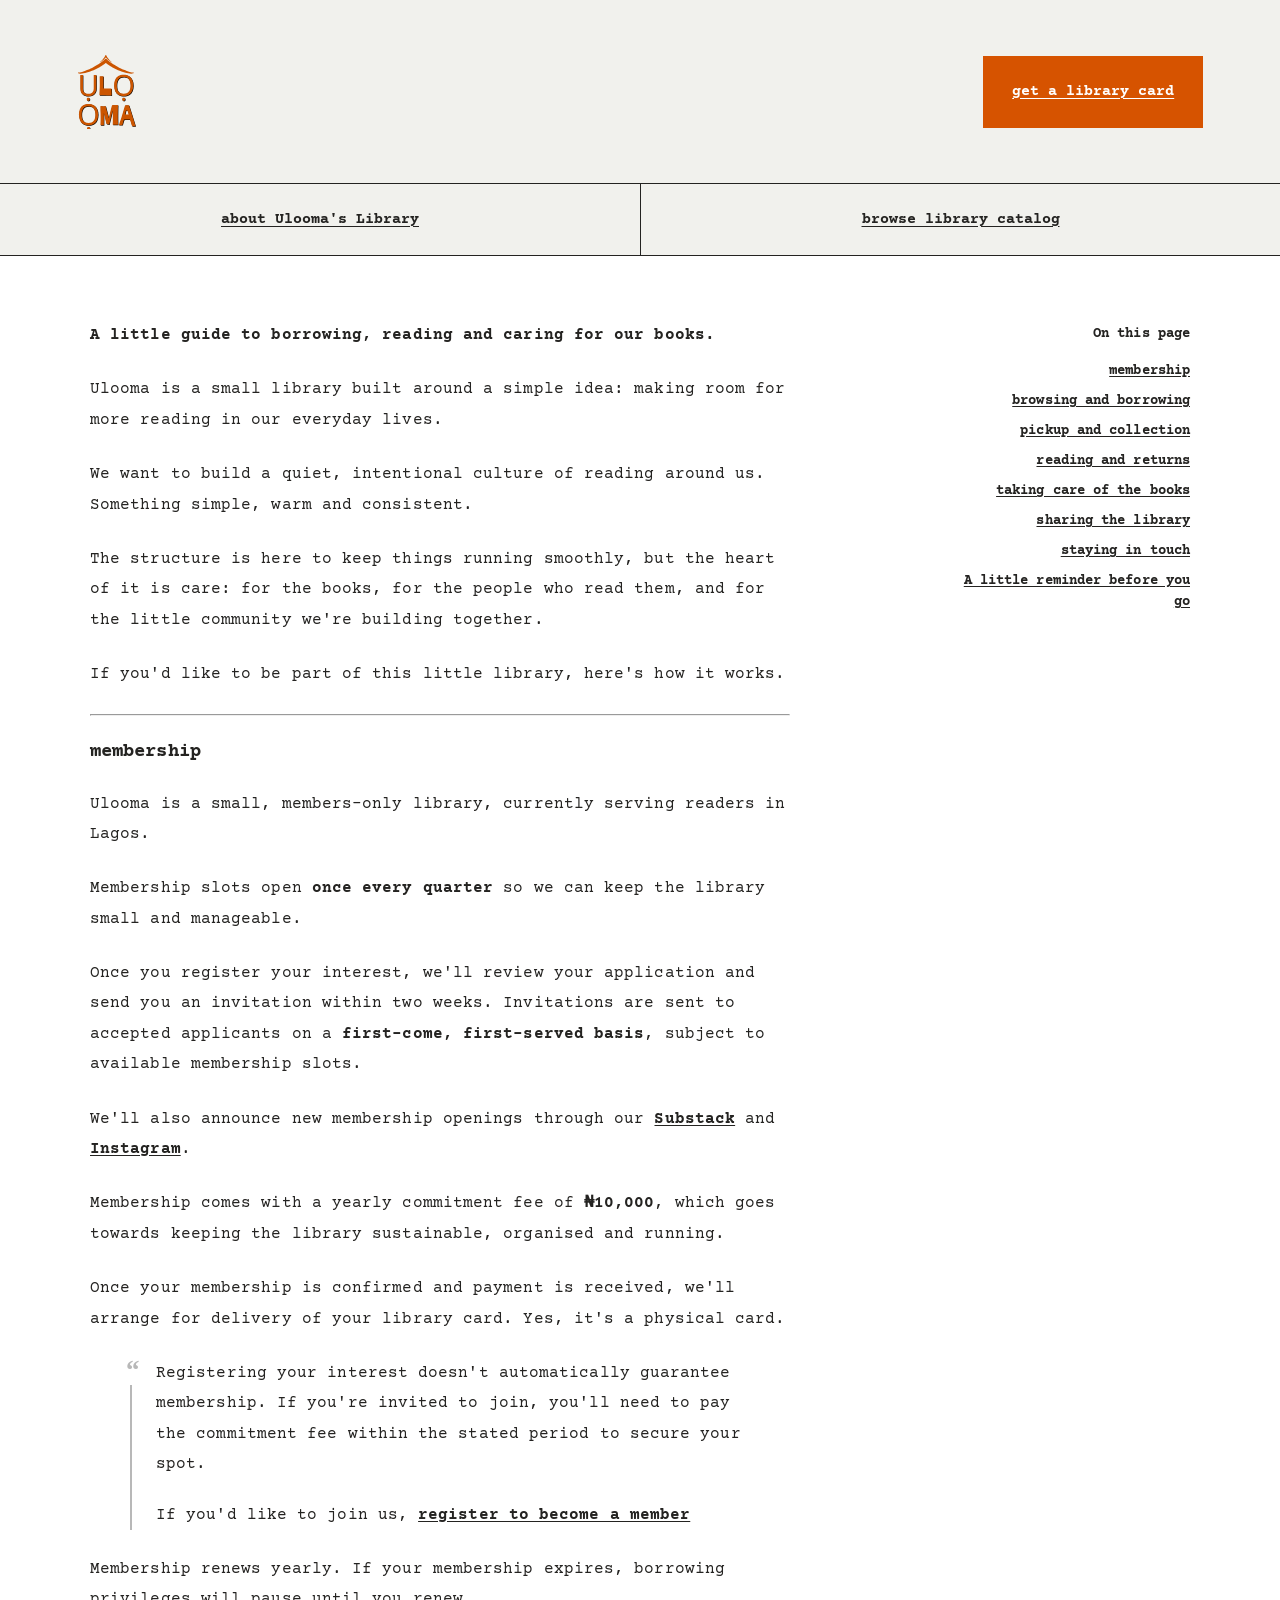
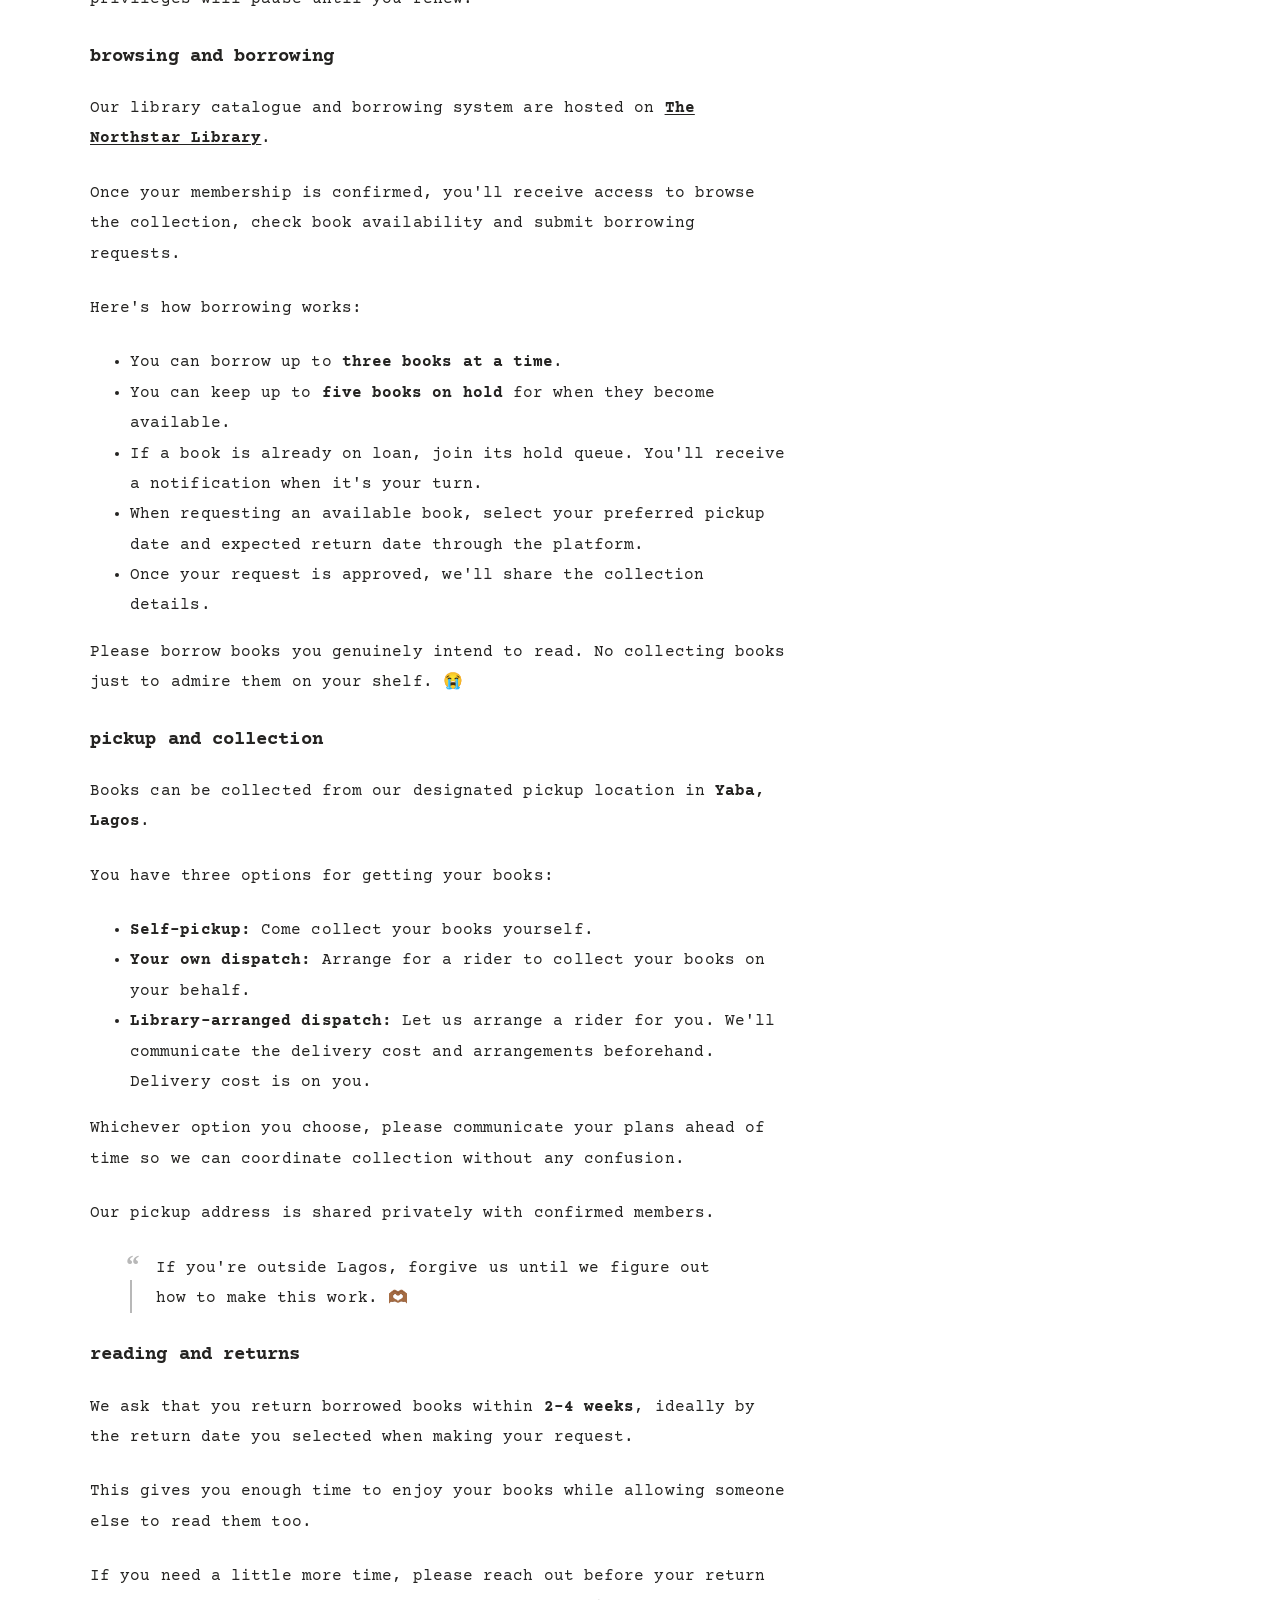
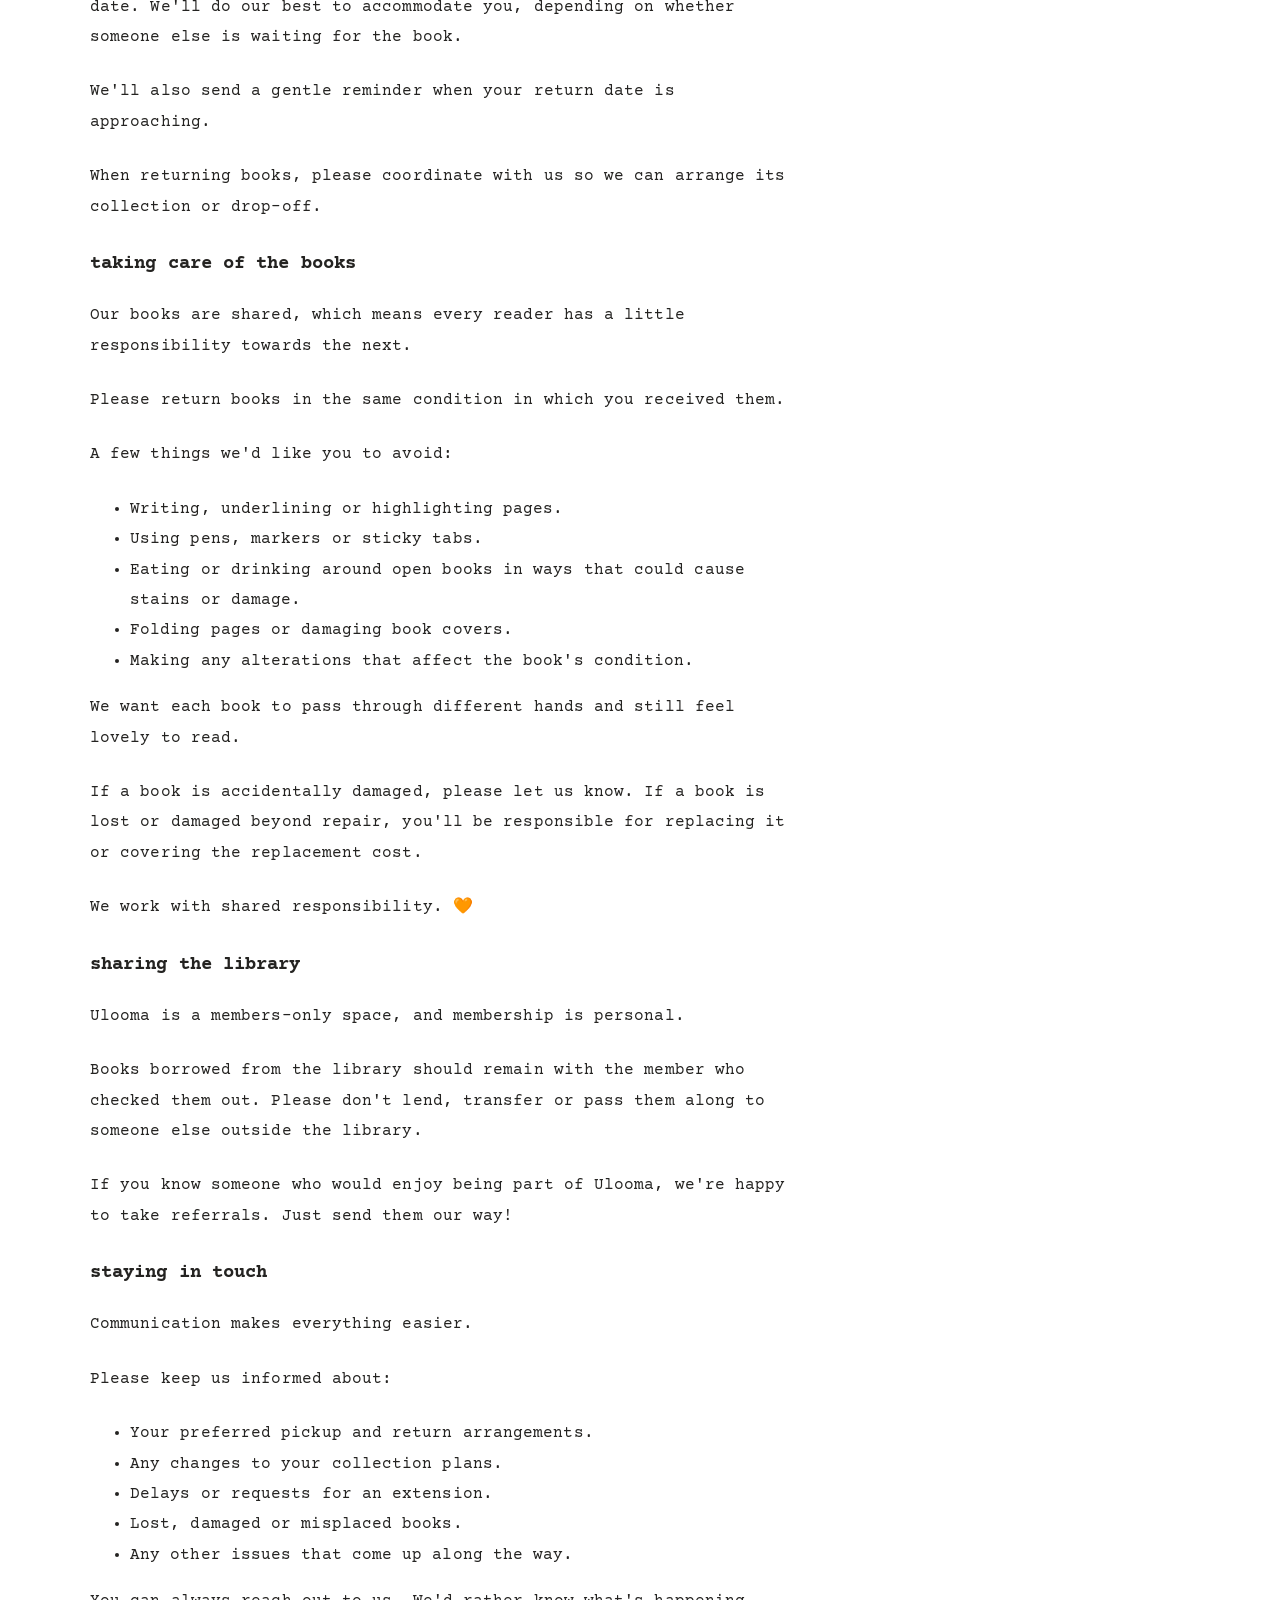
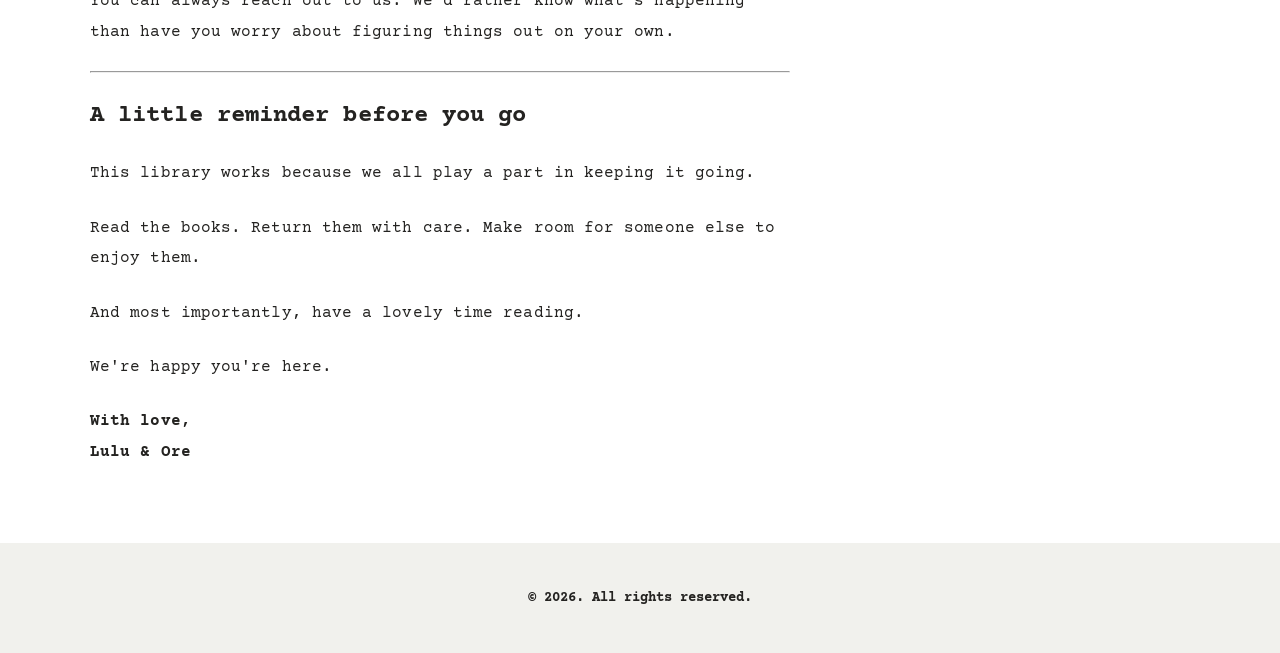
==== library-guidelines.html @ 0ffa2f9a "added guidelines page" ====
<!doctype html>
<html lang="en">
<head>
  <meta charset="utf-8">
  <meta name="viewport" content="width=device-width, initial-scale=1">
  <meta name="theme-color" content="#f3f2ee">
  <meta name="description" content="Guidelines for borrowing, reading and caring for books at Ulooma's Library.">
  <title>Library Guidelines | Ụlọọma's Library</title>
  <link rel="preconnect" href="https://fonts.googleapis.com">
  <link rel="preconnect" href="https://fonts.gstatic.com" crossorigin>
  <link href="https://fonts.googleapis.com/css2?family=Courier+Prime:ital,wght@0,400;0,700;1,400&display=swap" rel="stylesheet">
  <link rel="stylesheet" href="styles.css">
</head>
<body class="guidelines-page">
  <a class="skip-link" href="#guidelines">Skip to guidelines</a>
  <header id="top" class="site-header">
    <div class="header-top">
      <a class="brand-mark" href="index.html" aria-label="Ulooma Library home">
        <img src="ulooma-lib.svg" alt="">
      </a>
      <a class="get-card" href="https://forms.gle/XS47ZL7QhAaCa3aM6" target="_blank" rel="noreferrer">get a library card</a>
    </div>
    <nav class="main-nav" aria-label="Main navigation">
      <a href="index.html">about Ulooma's Library</a>
      <a href="https://thenorthstarlibrary.org" target="_blank" rel="noreferrer">browse library catalog</a>
    </nav>
  </header>

  <main id="guidelines" class="guidelines-content">
    <div class="guidelines-layout">
      <nav class="guidelines-toc" aria-label="Table of contents">
        <p class="toc-title">On this page</p>
        <a href="#membership">membership</a>
        <a href="#borrowing">browsing and borrowing</a>
        <a href="#pickup">pickup and collection</a>
        <a href="#returns">reading and returns</a>
        <a href="#care">taking care of the books</a>
        <a href="#sharing">sharing the library</a>
        <a href="#staying-in-touch">staying in touch</a>
        <a href="#reminder">A little reminder before you go</a>
      </nav>
      <details class="mobile-toc">
        <summary>On this page</summary>
        <nav aria-label="Table of contents">
          <a href="#membership">membership</a>
          <a href="#borrowing">browsing and borrowing</a>
          <a href="#pickup">pickup and collection</a>
          <a href="#returns">reading and returns</a>
          <a href="#care">taking care of the books</a>
          <a href="#sharing">sharing the library</a>
          <a href="#staying-in-touch">staying in touch</a>
          <a href="#reminder">A little reminder before you go</a>
        </nav>
      </details>
      <div class="guidelines-copy">
    <p><strong>A little guide to borrowing, reading and caring for our books.</strong></p>

    <p>Ulooma is a small library built around a simple idea: making room for more reading in our everyday lives.</p>

    <p>We want to build a quiet, intentional culture of reading around us. Something simple, warm and consistent.</p>

    <p>The structure is here to keep things running smoothly, but the heart of it is care: for the books, for the people who read them, and for the little community we're building together.</p>

    <p>If you'd like to be part of this little library, here's how it works.</p>

    <hr>

    <h3 id="membership">membership</h3>
    <p>Ulooma is a small, members-only library, currently serving readers in Lagos.</p>
    <p>Membership slots open <strong>once every quarter</strong> so we can keep the library small and manageable.</p>
    <p>Once you register your interest, we'll review your application and send you an invitation within two weeks. Invitations are sent to accepted applicants on a <strong>first-come, first-served basis</strong>, subject to available membership slots.</p>
    <p>We'll also announce new membership openings through our <a href="https://ulooma.substack.com" target="_blank" rel="noreferrer">Substack</a> and <a href="https://instagram.com/ulooma.co" target="_blank" rel="noreferrer">Instagram</a>.</p>
    <p>Membership comes with a yearly commitment fee of <strong>₦10,000</strong>, which goes towards keeping the library sustainable, organised and running.</p>
    <p>Once your membership is confirmed and payment is received, we'll arrange for delivery of your library card. Yes, it's a physical card.</p>
    <blockquote>
      <p>Registering your interest doesn't automatically guarantee membership. If you're invited to join, you'll need to pay the commitment fee within the stated period to secure your spot.</p>
      <p>If you'd like to join us, <strong><a href="https://forms.gle/XS47ZL7QhAaCa3aM6" target="_blank" rel="noreferrer">register to become a member</a></strong></p>
    </blockquote>
    <p>Membership renews yearly. If your membership expires, borrowing privileges will pause until you renew.</p>

    <h3 id="borrowing">browsing and borrowing</h3>
    <p>Our library catalogue and borrowing system are hosted on <strong><a href="https://thenorthstarlibrary.org" target="_blank" rel="noreferrer">The Northstar Library</a></strong>.</p>
    <p>Once your membership is confirmed, you'll receive access to browse the collection, check book availability and submit borrowing requests.</p>
    <p>Here's how borrowing works:</p>
    <ul>
      <li>You can borrow up to <strong>three books at a time</strong>.</li>
      <li>You can keep up to <strong>five books on hold</strong> for when they become available.</li>
      <li>If a book is already on loan, join its hold queue. You'll receive a notification when it's your turn.</li>
      <li>When requesting an available book, select your preferred pickup date and expected return date through the platform.</li>
      <li>Once your request is approved, we'll share the collection details.</li>
    </ul>
    <p>Please borrow books you genuinely intend to read. No collecting books just to admire them on your shelf. 😭</p>

    <h3 id="pickup">pickup and collection</h3>
    <p>Books can be collected from our designated pickup location in <strong>Yaba, Lagos</strong>.</p>
    <p>You have three options for getting your books:</p>
    <ul>
      <li><strong>Self-pickup:</strong> Come collect your books yourself.</li>
      <li><strong>Your own dispatch:</strong> Arrange for a rider to collect your books on your behalf.</li>
      <li><strong>Library-arranged dispatch:</strong> Let us arrange a rider for you. We'll communicate the delivery cost and arrangements beforehand. Delivery cost is on you.</li>
    </ul>
    <p>Whichever option you choose, please communicate your plans ahead of time so we can coordinate collection without any confusion.</p>
    <p>Our pickup address is shared privately with confirmed members.</p>
    <blockquote><p>If you're outside Lagos, forgive us until we figure out how to make this work. 🫶🏾</p></blockquote>

    <h3 id="returns">reading and returns</h3>
    <p>We ask that you return borrowed books within <strong>2–4 weeks</strong>, ideally by the return date you selected when making your request.</p>
    <p>This gives you enough time to enjoy your books while allowing someone else to read them too.</p>
    <p>If you need a little more time, please reach out before your return date. We'll do our best to accommodate you, depending on whether someone else is waiting for the book.</p>
    <p>We'll also send a gentle reminder when your return date is approaching.</p>
    <p>When returning books, please coordinate with us so we can arrange its collection or drop-off.</p>

    <h3 id="care">taking care of the books</h3>
    <p>Our books are shared, which means every reader has a little responsibility towards the next.</p>
    <p>Please return books in the same condition in which you received them.</p>
    <p>A few things we'd like you to avoid:</p>
    <ul>
      <li>Writing, underlining or highlighting pages.</li>
      <li>Using pens, markers or sticky tabs.</li>
      <li>Eating or drinking around open books in ways that could cause stains or damage.</li>
      <li>Folding pages or damaging book covers.</li>
      <li>Making any alterations that affect the book's condition.</li>
    </ul>
    <p>We want each book to pass through different hands and still feel lovely to read.</p>
    <p>If a book is accidentally damaged, please let us know. If a book is lost or damaged beyond repair, you'll be responsible for replacing it or covering the replacement cost.</p>
    <p>We work with shared responsibility. 🧡</p>

    <h3 id="sharing">sharing the library</h3>
    <p>Ulooma is a members-only space, and membership is personal.</p>
    <p>Books borrowed from the library should remain with the member who checked them out. Please don't lend, transfer or pass them along to someone else outside the library.</p>
    <p>If you know someone who would enjoy being part of Ulooma, we're happy to take referrals. Just send them our way!</p>

    <h3 id="staying-in-touch">staying in touch</h3>
    <p>Communication makes everything easier.</p>
    <p>Please keep us informed about:</p>
    <ul>
      <li>Your preferred pickup and return arrangements.</li>
      <li>Any changes to your collection plans.</li>
      <li>Delays or requests for an extension.</li>
      <li>Lost, damaged or misplaced books.</li>
      <li>Any other issues that come up along the way.</li>
    </ul>
    <p>You can always reach out to us. We'd rather know what's happening than have you worry about figuring things out on your own.</p>

    <hr>

    <h2 id="reminder">A little reminder before you go</h2>
    <p>This library works because we all play a part in keeping it going.</p>
    <p>Read the books. Return them with care. Make room for someone else to enjoy them.</p>
    <p>And most importantly, have a lovely time reading.</p>
    <p>We're happy you're here.</p>
    <p class="signoff"><strong>With love,<br>Lulu &amp; Ore</strong></p>
      </div>
    </div>
  </main>

  <a class="back-to-top" href="#top" aria-label="Back to top">
    <span aria-hidden="true">↑</span> Back to top
  </a>

  <footer class="site-footer">
    <p>© 2026. All rights reserved.</p>
  </footer>
  <script>
    const backToTop = document.querySelector('.back-to-top');
    const updateBackToTop = () => {
      backToTop.classList.toggle('is-visible', window.scrollY > 400);
    };
    window.addEventListener('scroll', updateBackToTop, { passive: true });
    updateBackToTop();

    document.querySelectorAll('.mobile-toc a').forEach((link) => {
      link.addEventListener('click', () => {
        link.closest('.mobile-toc').open = false;
      });
    });
  </script>
</body>
</html>
---- styles.css ----
:root {
  --paper: #f1f1ed;
  --white: #fff;
  --ink: #242321;
  --orange: #d65300;
  --font: "Courier Prime", "Courier New", monospace;
}

* { box-sizing: border-box; }
html { min-height: 100%; background: var(--paper); scroll-behavior: smooth; }
body {
  min-height: 100vh;
  margin: 0;
  display: flex;
  flex-direction: column;
  background: var(--paper);
  color: var(--ink);
  font: 16px/1.9 var(--font);
  -webkit-font-smoothing: antialiased;
}
a { color: inherit; }
a:hover { color: var(--orange); }
.skip-link { position: absolute; left: -9999px; top: 8px; z-index: 10; padding: 8px 12px; background: var(--ink); color: #fff; }
.skip-link:focus { left: 8px; }

/* Full-bleed desktop rules, with the reading column kept comfortable. */
.site-header { width: 100%; flex: none; background: var(--paper); }
.header-top {
  height: 184px;
  padding: 0 max(6vw, calc((100vw - 1200px) / 2));
  display: flex;
  align-items: center;
  justify-content: space-between;
  border-bottom: 1px solid var(--ink);
}
.brand-mark { position: relative; display: block; width: 60px; height: 74px; overflow: hidden; }
.brand-mark img { position: absolute; top: -40px; left: -30px; width: 120px; height: 156px; max-width: none; }
.get-card {
  width: 220px;
  height: 72px;
  display: flex;
  align-items: center;
  justify-content: center;
  border: 1px solid var(--ink);
  background: var(--white);
  font-size: 15px;
  line-height: 20px;
  font-weight: 700;
  text-decoration: underline;
  text-underline-offset: 3px;
  color: #fff;
  border-color: var(--orange);
  background: var(--orange);
}
.get-card:hover { background: #b94a04; color: #fff; border-color: #b94a04; }
.main-nav {
  height: 72px;
  display: grid;
  grid-template-columns: 1fr 1fr;
  border-bottom: 1px solid var(--ink);
  font-size: 15px;
  line-height: 20px;
}
.main-nav a {
  display: flex;
  align-items: center;
  justify-content: center;
  padding: 0 16px;
  text-align: center;
  font-weight: 700;
  text-decoration: underline;
  text-underline-offset: 3px;
}
.main-nav a + a { border-left: 1px solid var(--ink); }
.main-nav a:hover { background: #e9e6df; color: var(--orange); }

.guidelines-content {
  flex: 1 0 auto;
  width: 100%;
  padding: 64px 24px 76px;
  background: var(--white);
  font-size: 16px;
  line-height: 1.9;
  letter-spacing: .005em;
}
.guidelines-content > .guidelines-layout {
  width: min(1100px, 100%);
  margin-inline: auto;
  display: grid;
  grid-template-columns: minmax(0, 700px) minmax(180px, 240px);
  justify-content: space-between;
  gap: 64px;
  align-items: start;
}
.guidelines-copy { grid-column: 1; grid-row: 1; width: 100%; text-align: left; }
.guidelines-copy [id] { scroll-margin-top: 24px; }
.guidelines-toc {
  grid-column: 2;
  grid-row: 1;
  position: sticky;
  top: 32px;
  display: flex;
  flex-direction: column;
  align-items: flex-end;
  gap: 9px;
  padding-top: 4px;
  text-align: right;
  font-size: 14px;
  line-height: 1.5;
}
.mobile-toc { display: none; }
.guidelines-toc .toc-title { margin: 0 0 7px; font-weight: 700; }
.guidelines-toc a { font-weight: 400; }
.guidelines-content > * { width: min(700px, 100%); margin-inline: auto; }
.guidelines-content p { margin-top: 0; margin-bottom: 24px; }
.guidelines-content strong { font-weight: 700; }
.guidelines-content a, .guidelines-content .underlined-label {
  font-weight: 700;
  text-decoration: underline;
  text-underline-offset: 2px;
}
.guidelines-content a:hover { color: var(--orange); }
.guidelines-content blockquote {
  position: relative;
  margin-top: 16px;
  margin-bottom: 24px;
  padding: 0 0 0 24px;
  border-left: 2px solid #b8b8b8;
}
.guidelines-content blockquote::before {
  content: "“";
  position: absolute;
  left: -9px;
  top: -3px;
  padding: 0 3px;
  background: var(--white);
  color: #b8b8b8;
  font: 700 27px/30px Georgia, serif;
}
.guidelines-content blockquote p { margin-top: 0; margin-bottom: 20px; }
.guidelines-content blockquote p:last-child { margin-bottom: 0; }
.guidelines-content em { font-style: italic; }
.guidelines-content .signoff { margin-bottom: 0; }
.back-to-top {
  position: fixed;
  right: max(24px, calc((100vw - 1100px) / 2));
  bottom: 24px;
  z-index: 5;
  display: inline-flex;
  align-items: center;
  gap: 8px;
  padding: 11px 15px;
  border: 1px solid var(--orange);
  background: var(--orange);
  color: #fff;
  font-size: 14px;
  line-height: 20px;
  font-weight: 700;
  text-decoration: underline;
  text-underline-offset: 2px;
  opacity: 0;
  visibility: hidden;
  transform: translateY(8px);
  transition: opacity .2s ease, transform .2s ease, visibility .2s ease;
}
.back-to-top.is-visible { opacity: 1; visibility: visible; transform: translateY(0); }
.back-to-top:hover { background: #b94a04; border-color: #b94a04; color: #fff; }
.back-to-top span { font-size: 18px; line-height: 16px; text-decoration: none; }

.site-footer {
  min-height: 110px;
  flex: none;
  display: flex;
  align-items: center;
  justify-content: center;
  padding: 24px;
  background: var(--paper);
  text-align: center;
}
.site-footer p { margin: 0; font-size: 14px; line-height: 20px; font-weight: 700; }

/* Figma's 393px-wide frame becomes a fluid, naturally scrolling phone layout. */
@media (max-width: 700px) {
  body {
    min-height: 1102px;
    font-size: clamp(11px, 3.05vw, 12px);
    line-height: 1.85;
  }
  .header-top {
    height: clamp(120px, 36.9vw, 145px);
    padding: 0 clamp(16px, 6.1vw, 24px) 0 clamp(24px, 11.45vw, 45px);
  }
  .brand-mark { width: clamp(29px, 8.65vw, 34px); height: clamp(40px, 11.7vw, 46px); }
  .brand-mark img {
    top: -50%;
    left: -50%;
    width: 200%;
    height: 193.5%;
  }
  .get-card {
    width: min(143px, 43vw);
    height: clamp(44px, 12.47vw, 49px);
    font-size: 10px;
    line-height: 13px;
    text-underline-offset: 1px;
  }
  .main-nav {
    height: clamp(44px, 12.72vw, 50px);
    font-size: clamp(9px, 2.55vw, 10px);
    line-height: 12px;
  }
  .main-nav a { padding-inline: 6px; text-underline-offset: 1px; }
  .guidelines-content {
    flex: 1 0 auto;
    width: 100%;
    padding: 34px 0 28px;
    background: var(--white);
    font-size: clamp(11px, 3.05vw, 12px);
    line-height: 1.85;
  }
  .guidelines-content > * {
    width: min(340px, calc(100% - 32px));
    margin-inline: auto;
  }
  .guidelines-content > .guidelines-layout {
    display: block;
    width: min(340px, calc(100% - 32px));
  }
  .guidelines-toc { display: none; }
  .mobile-toc {
    display: block;
    margin: 0 0 24px;
    border: 1px solid #b8b8b8;
    background: var(--white);
    font-size: inherit;
    line-height: 1.65;
  }
  .mobile-toc summary {
    display: flex;
    align-items: center;
    justify-content: space-between;
    padding: 10px 12px;
    cursor: pointer;
    font-weight: 700;
    list-style: none;
  }
  .mobile-toc summary::-webkit-details-marker { display: none; }
  .mobile-toc summary::after { content: "+"; font-size: 18px; line-height: 1; }
  .mobile-toc[open] summary::after { content: "−"; }
  .mobile-toc nav {
    display: flex;
    flex-direction: column;
    gap: 8px;
    padding: 0 12px 12px;
  }
  .mobile-toc nav a { font-weight: 400; }
  .guidelines-copy { width: 100%; }
  .guidelines-content p { margin-bottom: 16px; }
  .guidelines-content blockquote {
    margin-top: 10px;
    margin-bottom: 14px;
    padding-left: 12px;
    border-left-width: 1.5px;
  }
  .guidelines-content blockquote::before {
    left: -7px;
    top: -3px;
    padding-inline: 2px;
    font-size: 22px;
    line-height: 24px;
  }
  .guidelines-content blockquote p { margin-bottom: 14px; }
  .guidelines-content .signoff { line-height: 1.85; }
  .site-footer { min-height: 77px; padding: 20px 10px; }
  .site-footer p { font-size: clamp(9px, 2.55vw, 10px); line-height: 14px; }
  .back-to-top {
    right: 14px;
    bottom: 14px;
    gap: 6px;
    padding: 8px 11px;
    font-size: 11px;
    line-height: 16px;
  }
}

@media (max-width: 350px) {
  .main-nav { font-size: 9px; }
}

@media (prefers-reduced-motion: reduce) {
  html { scroll-behavior: auto; }
}
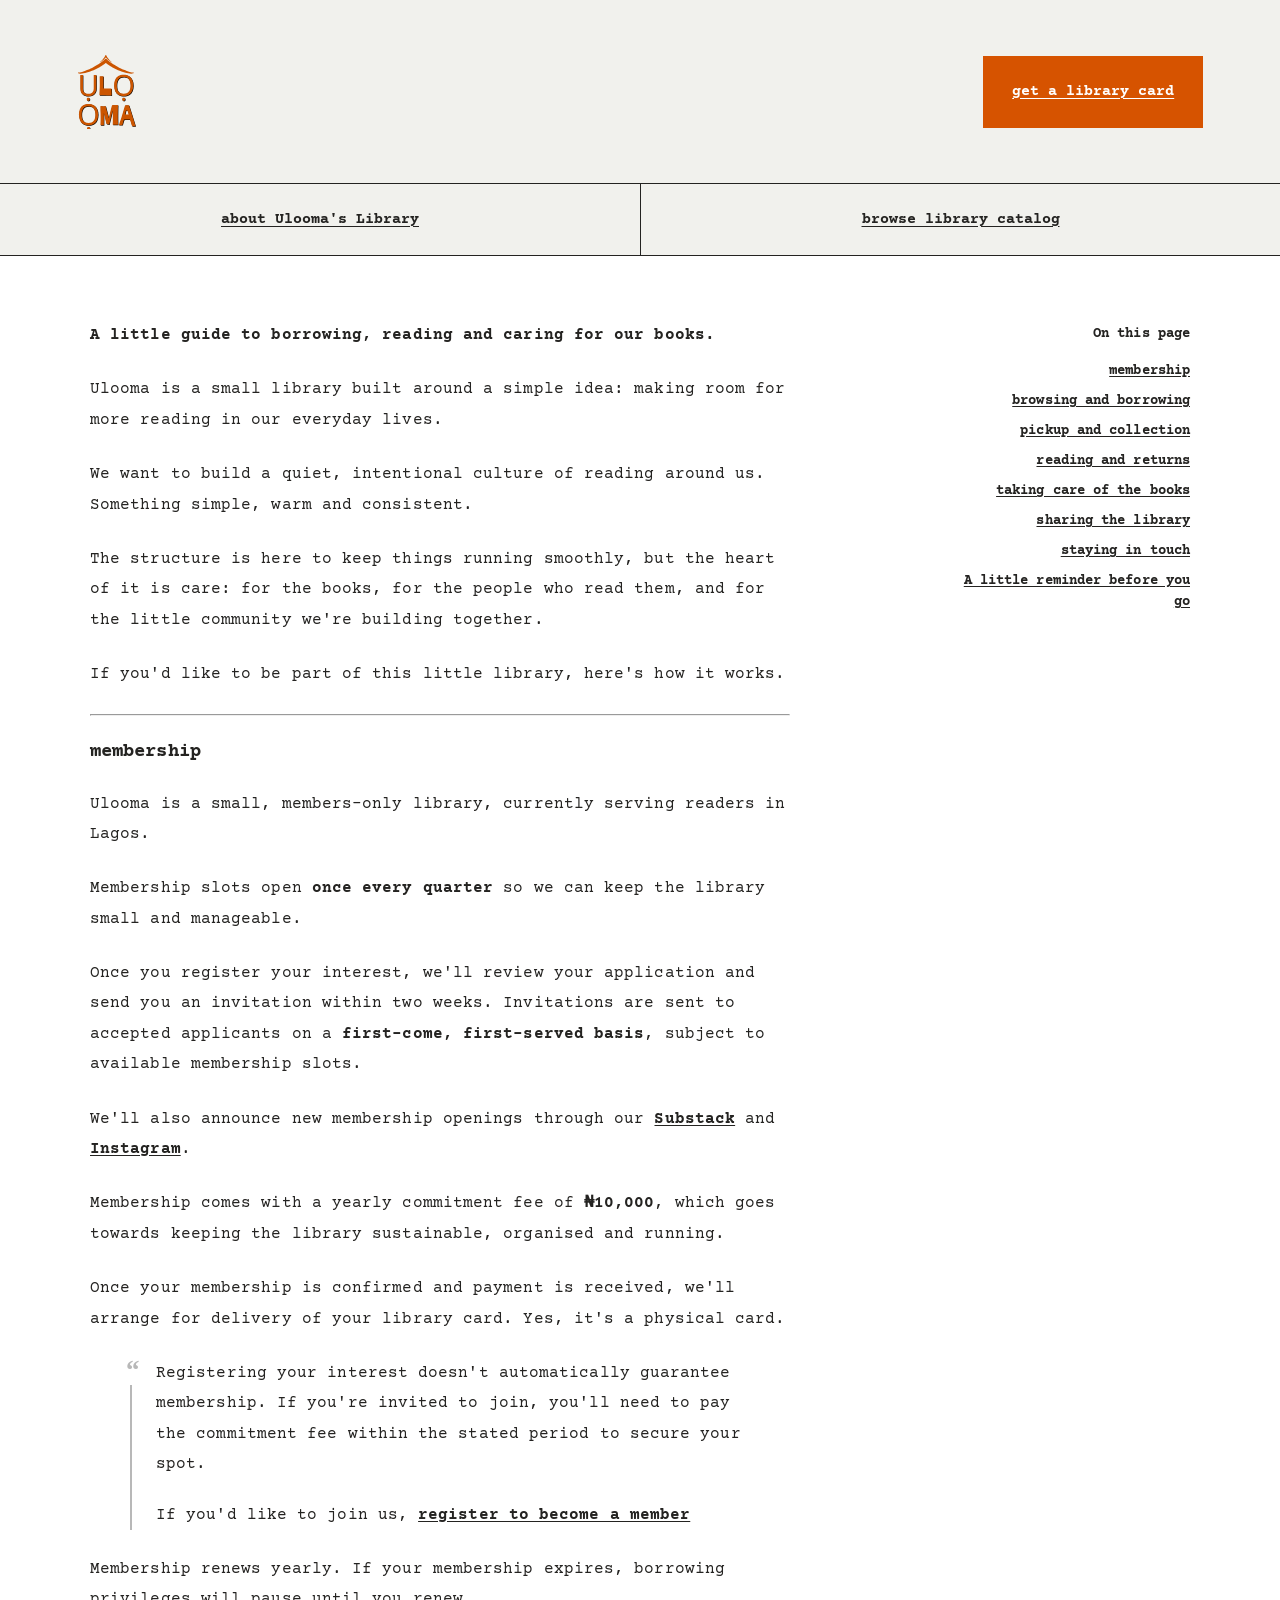
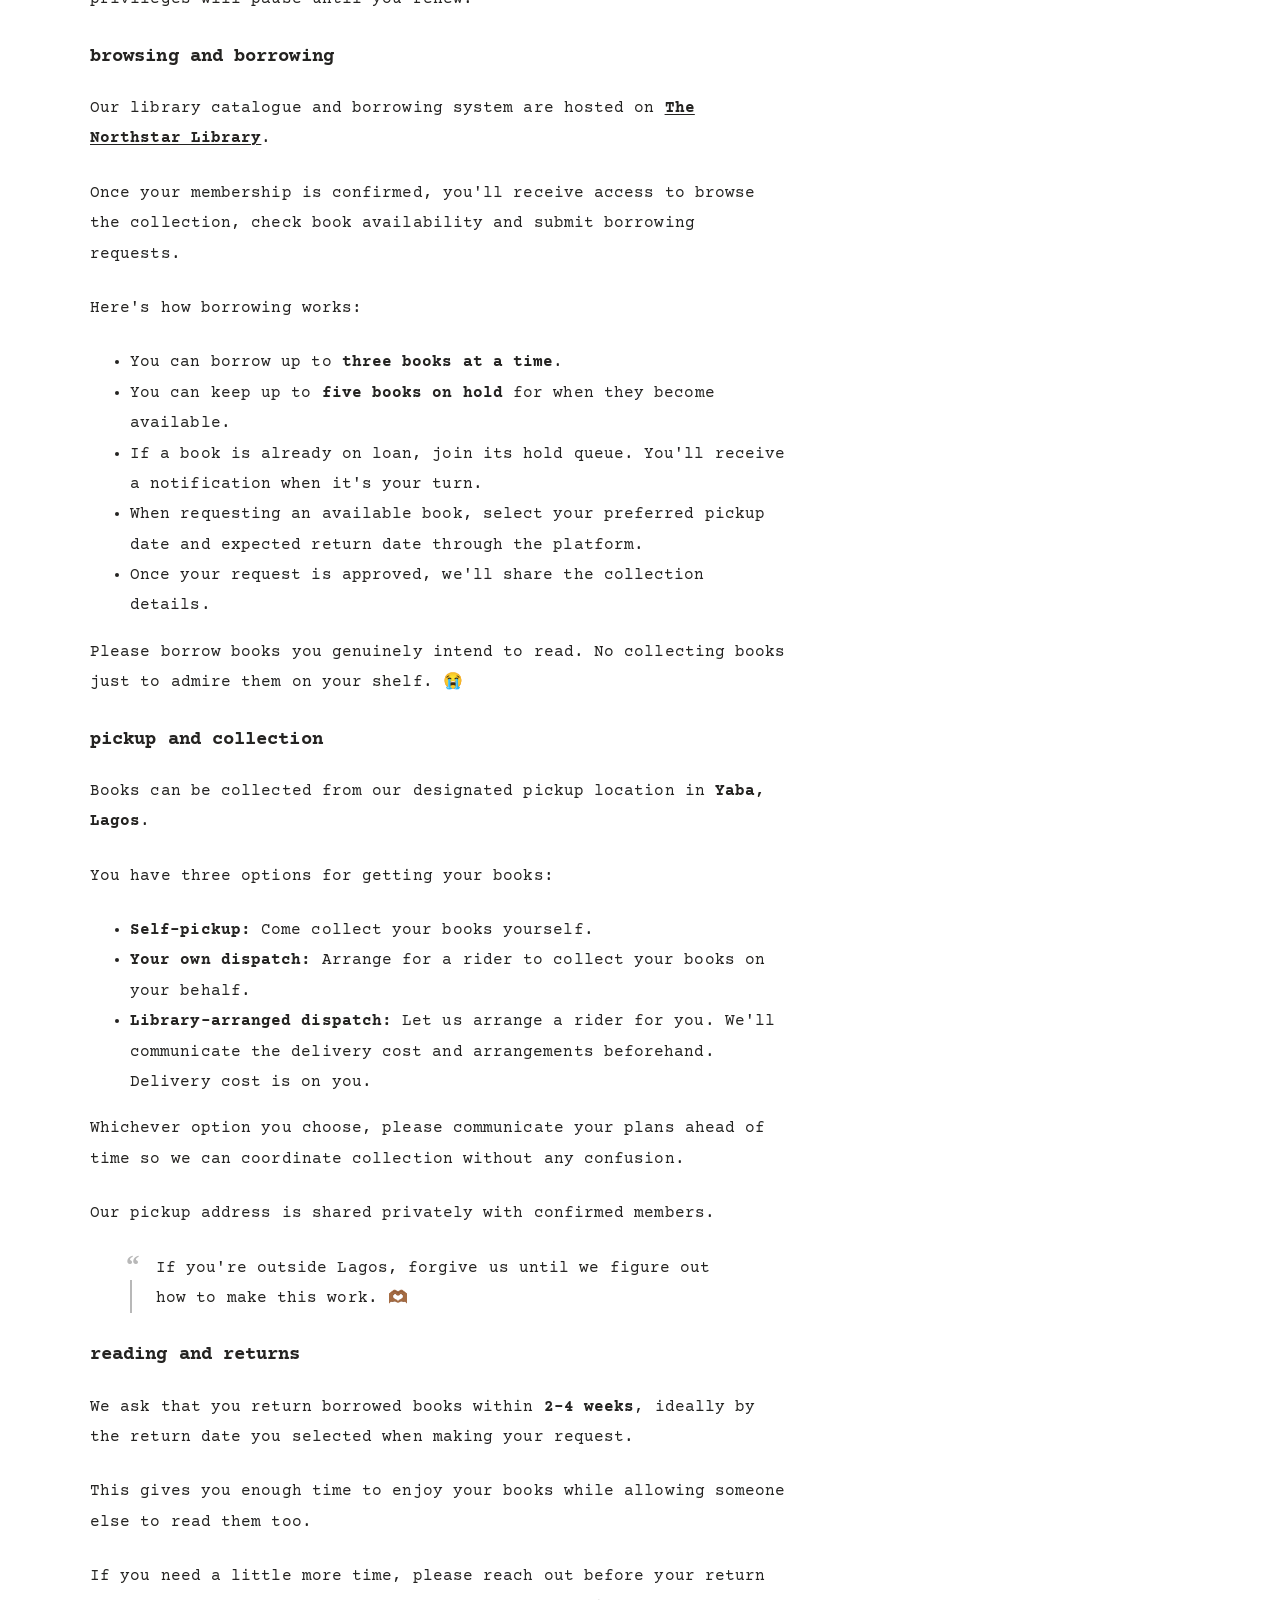
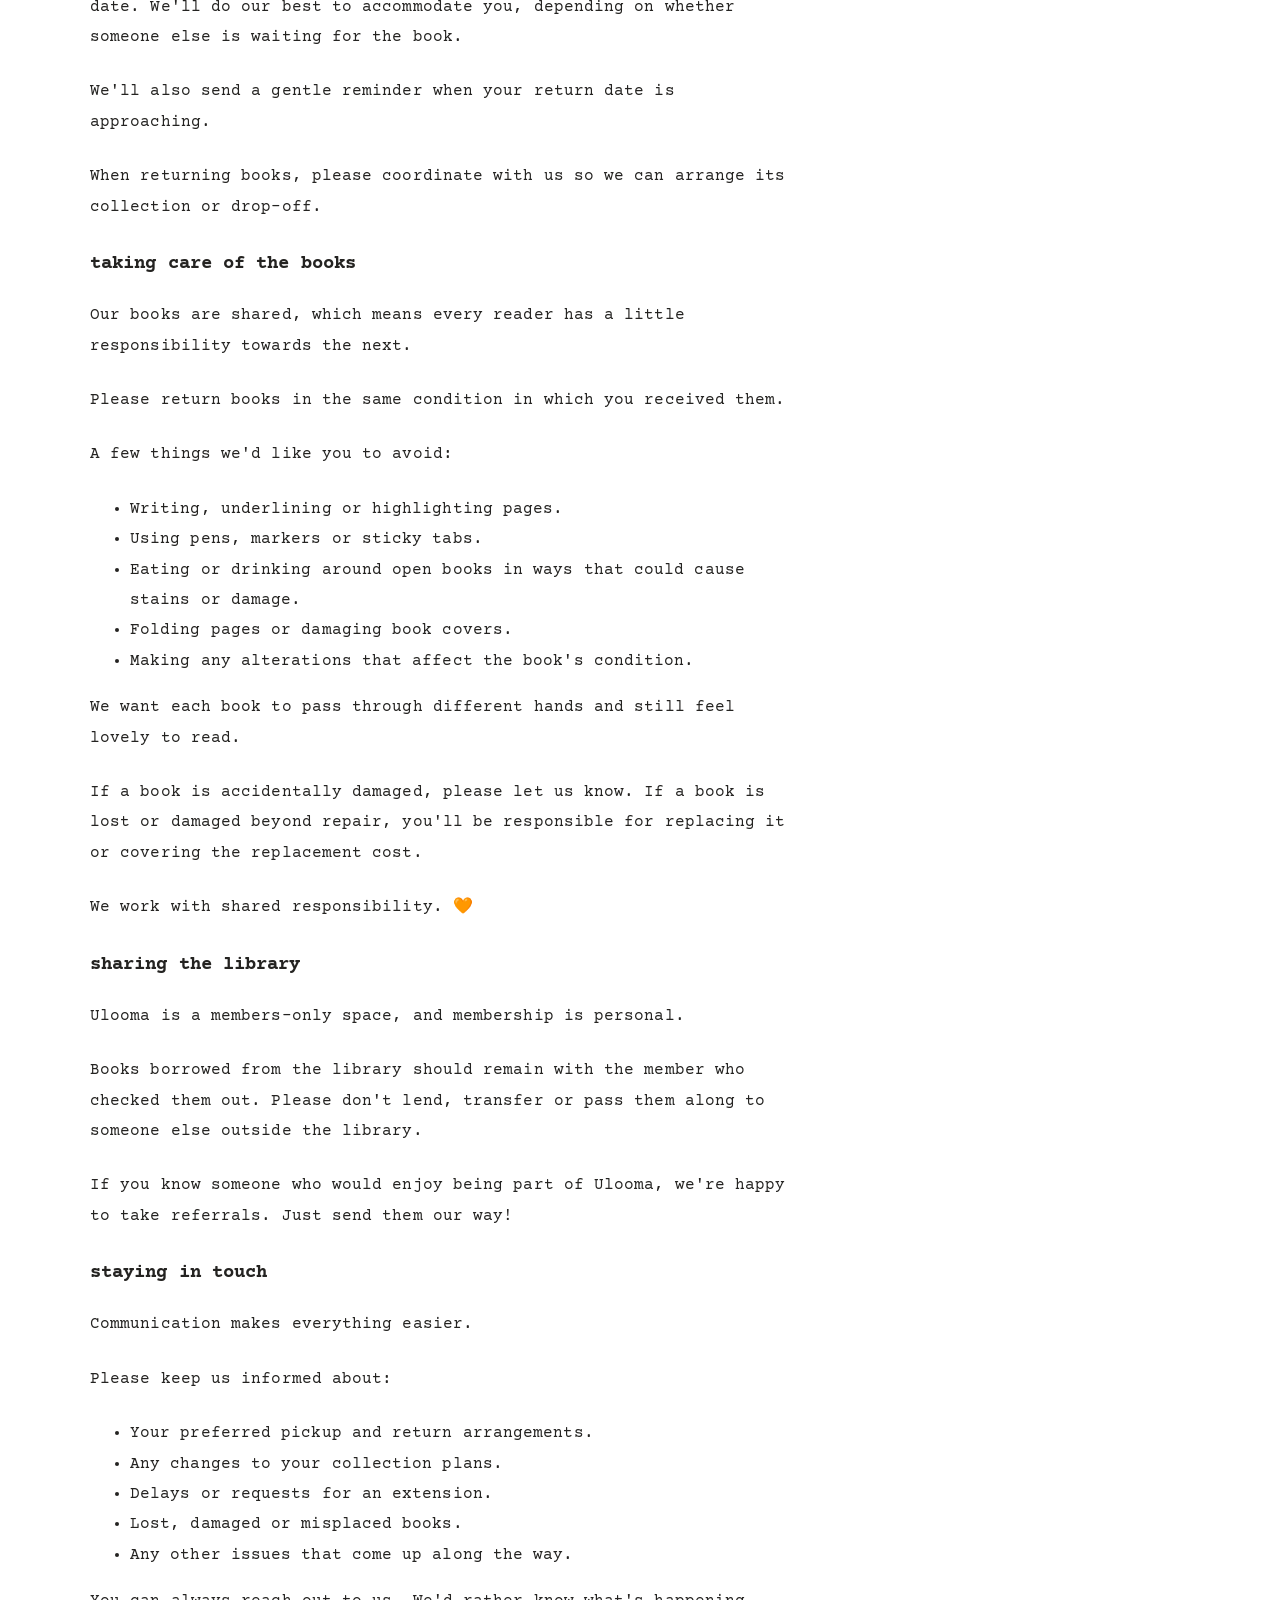
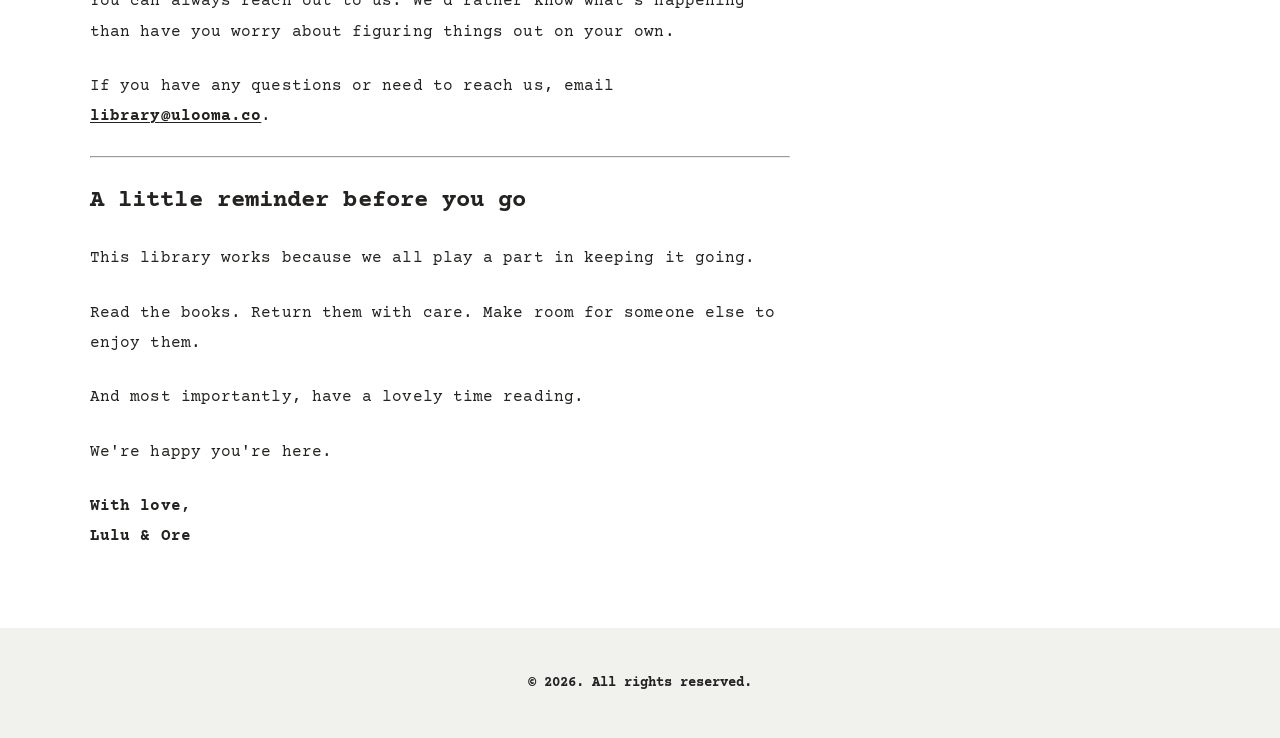
==== commit 174ee00d: "added contact" ====
--- a/library-guidelines.html
+++ b/library-guidelines.html
@@ -141,6 +141,7 @@
       <li>Any other issues that come up along the way.</li>
     </ul>
     <p>You can always reach out to us. We'd rather know what's happening than have you worry about figuring things out on your own.</p>
+    <p>If you have any questions or need to reach us, email <a href="mailto:library@ulooma.co">library@ulooma.co</a>.</p>
 
     <hr>
 
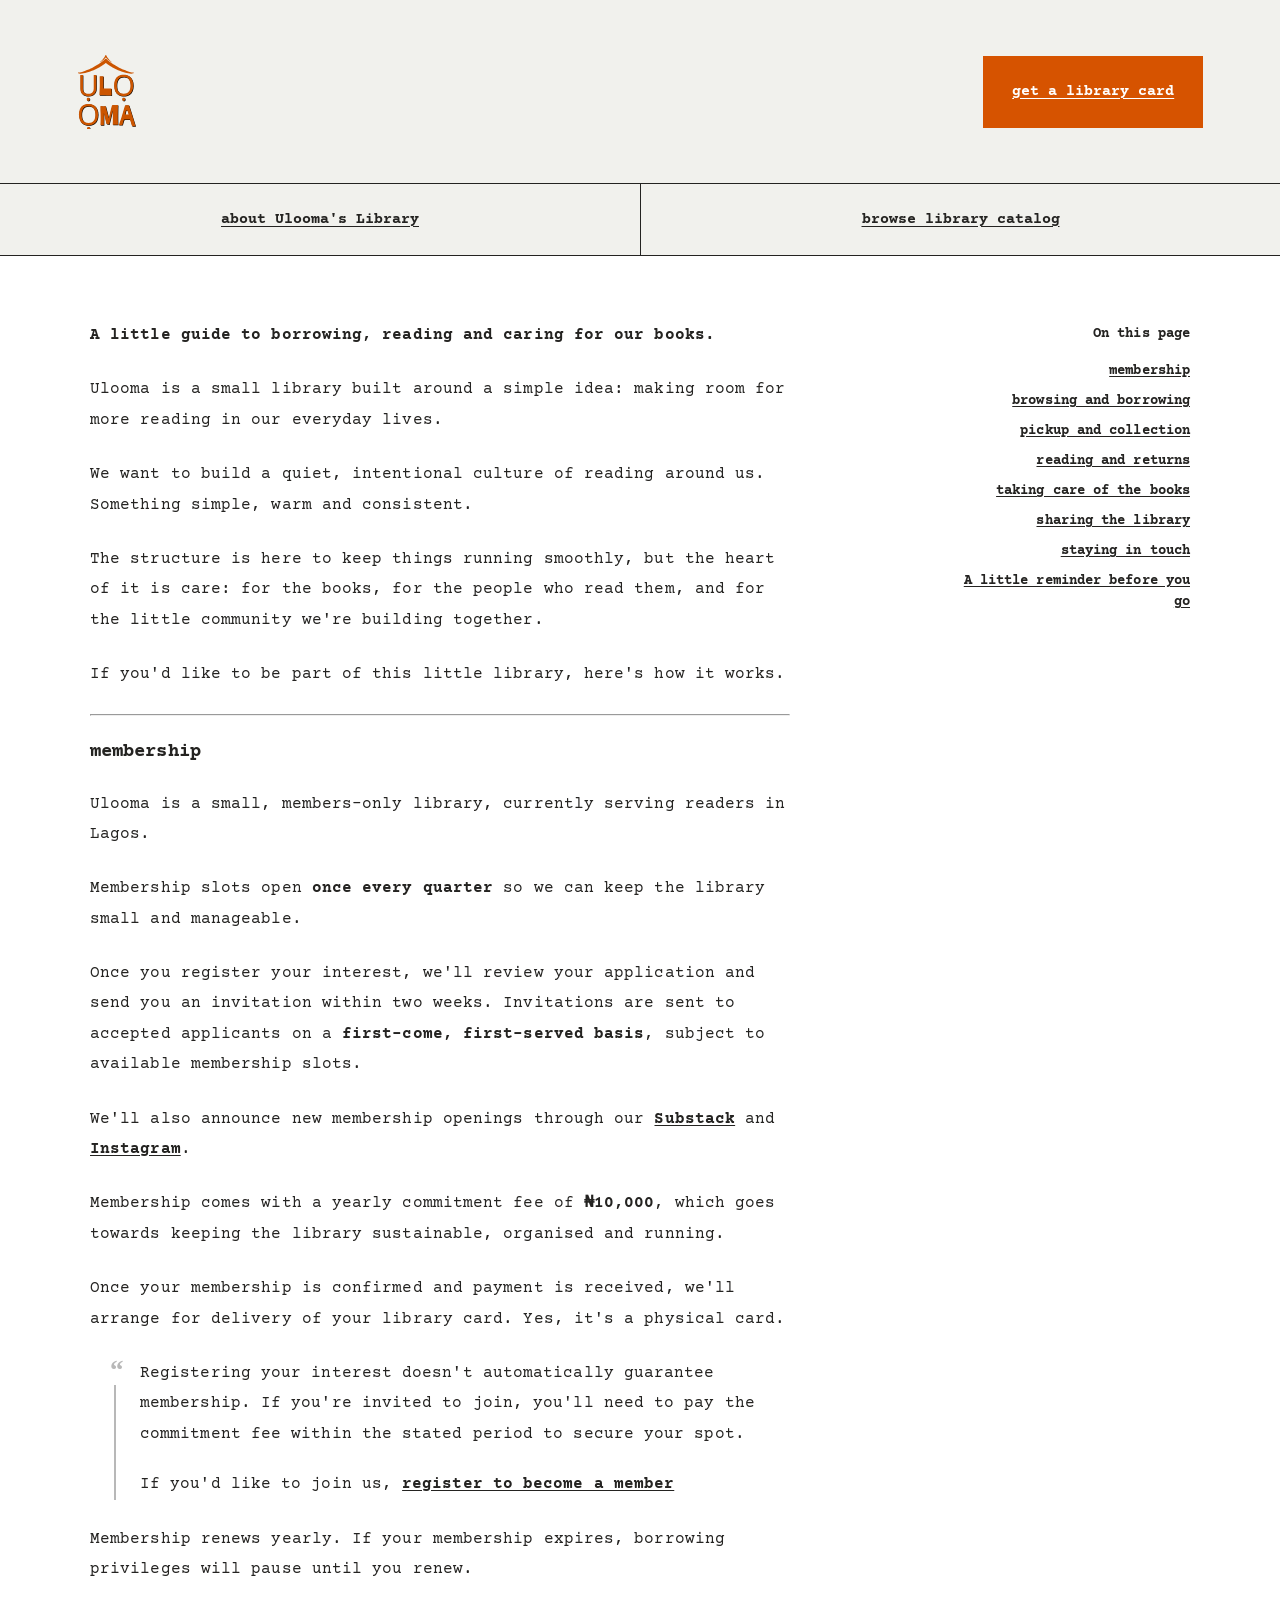
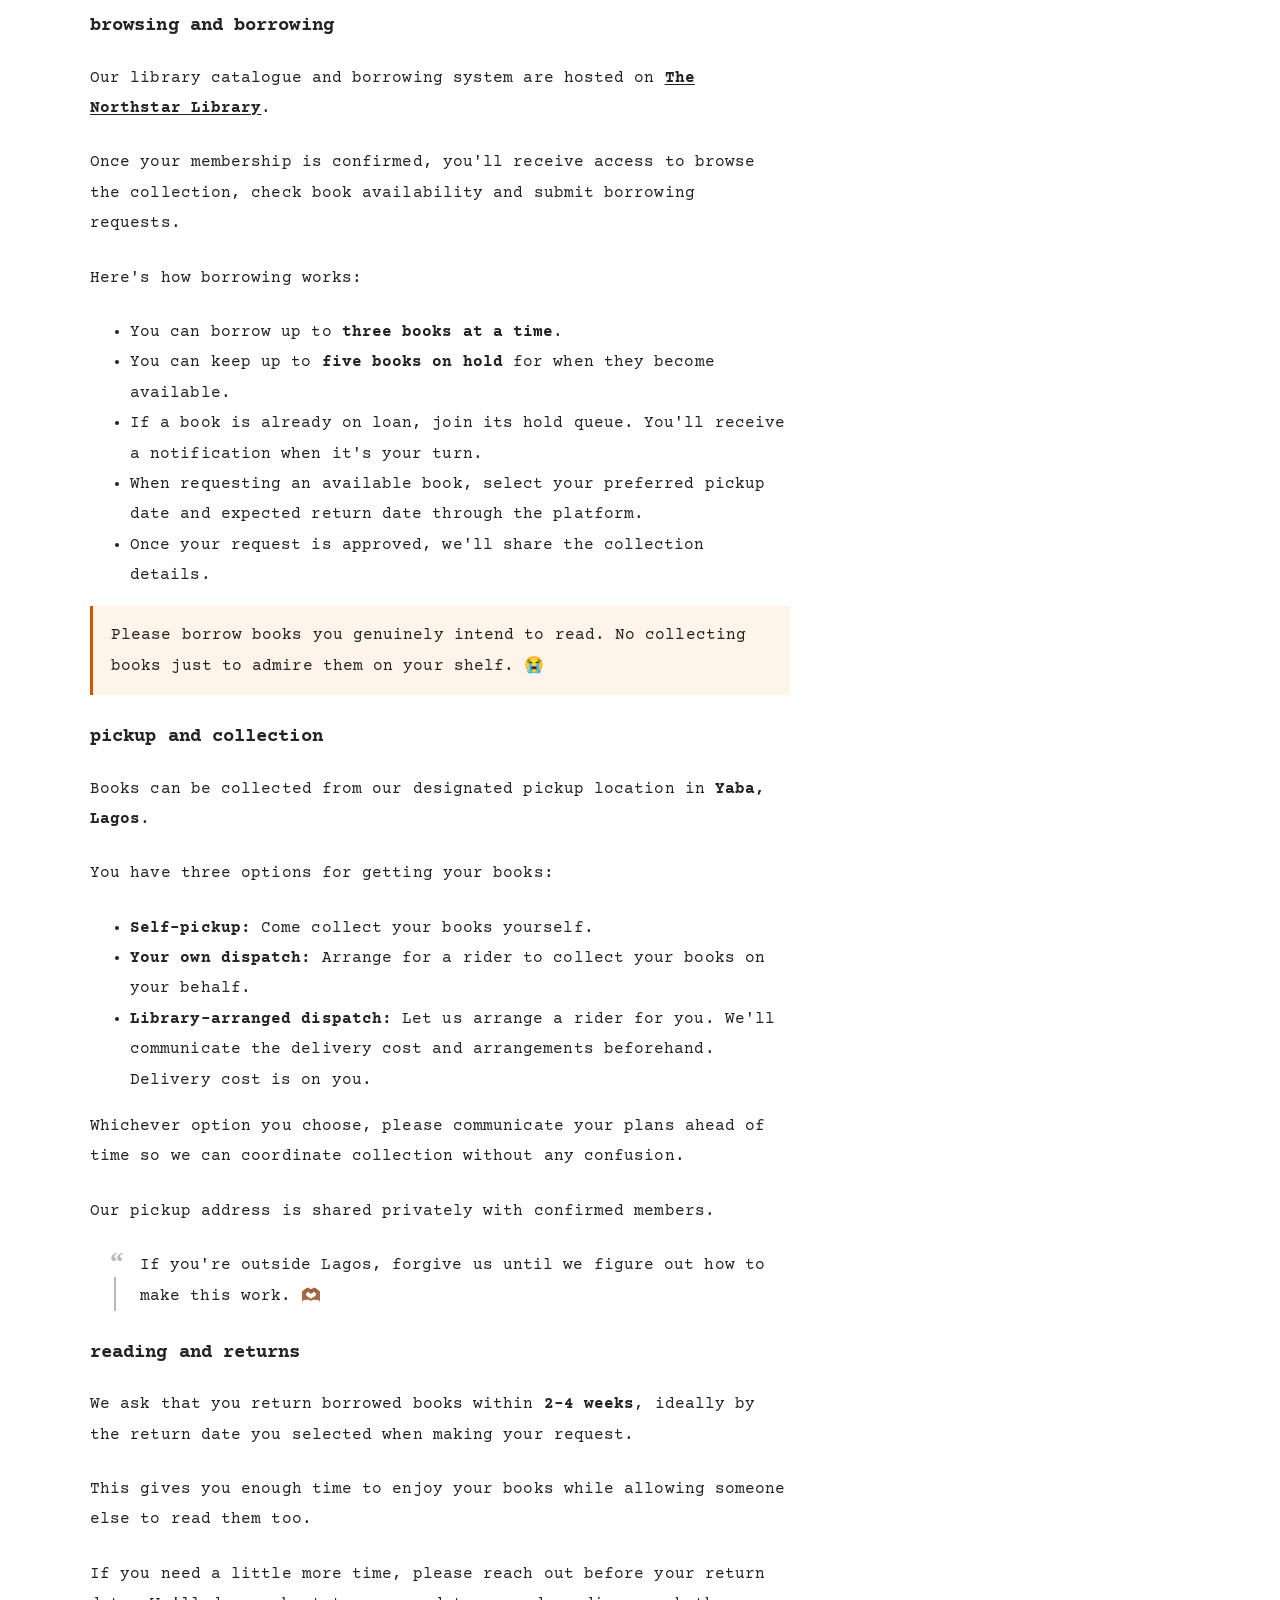
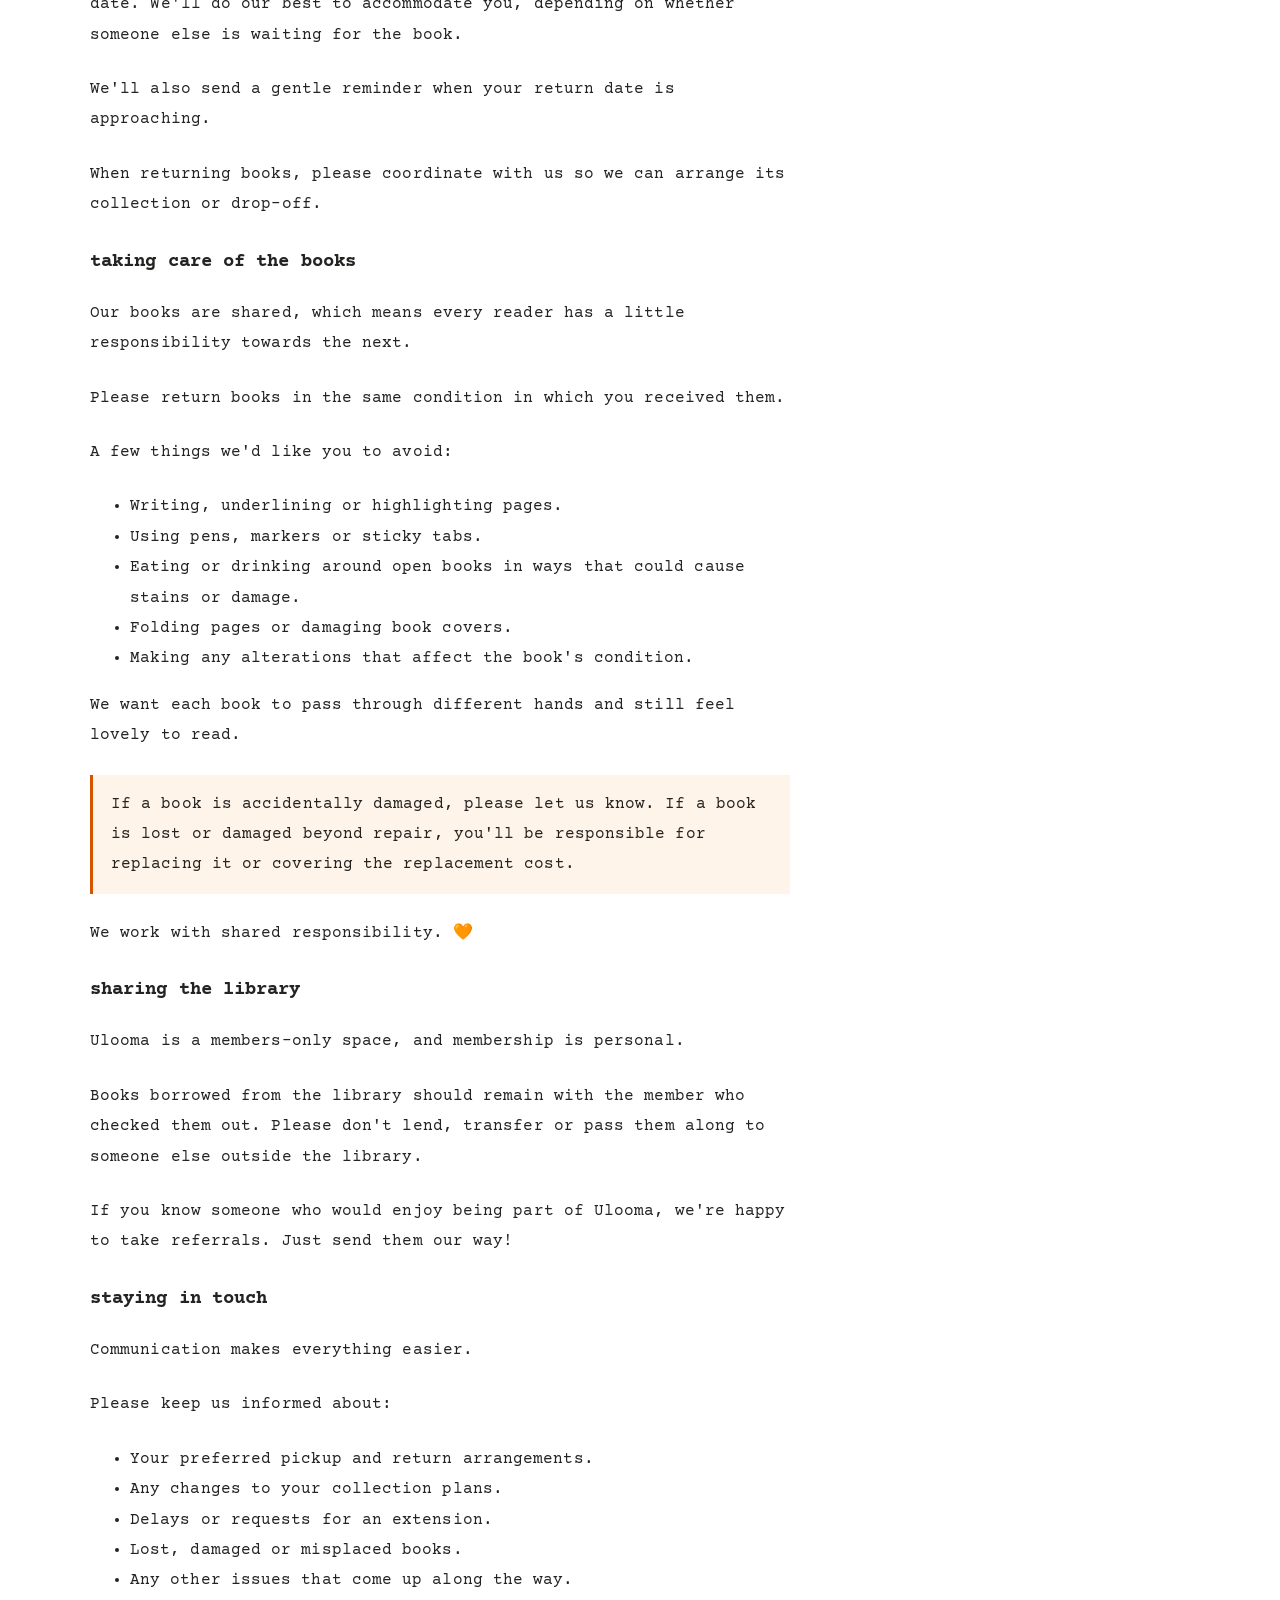
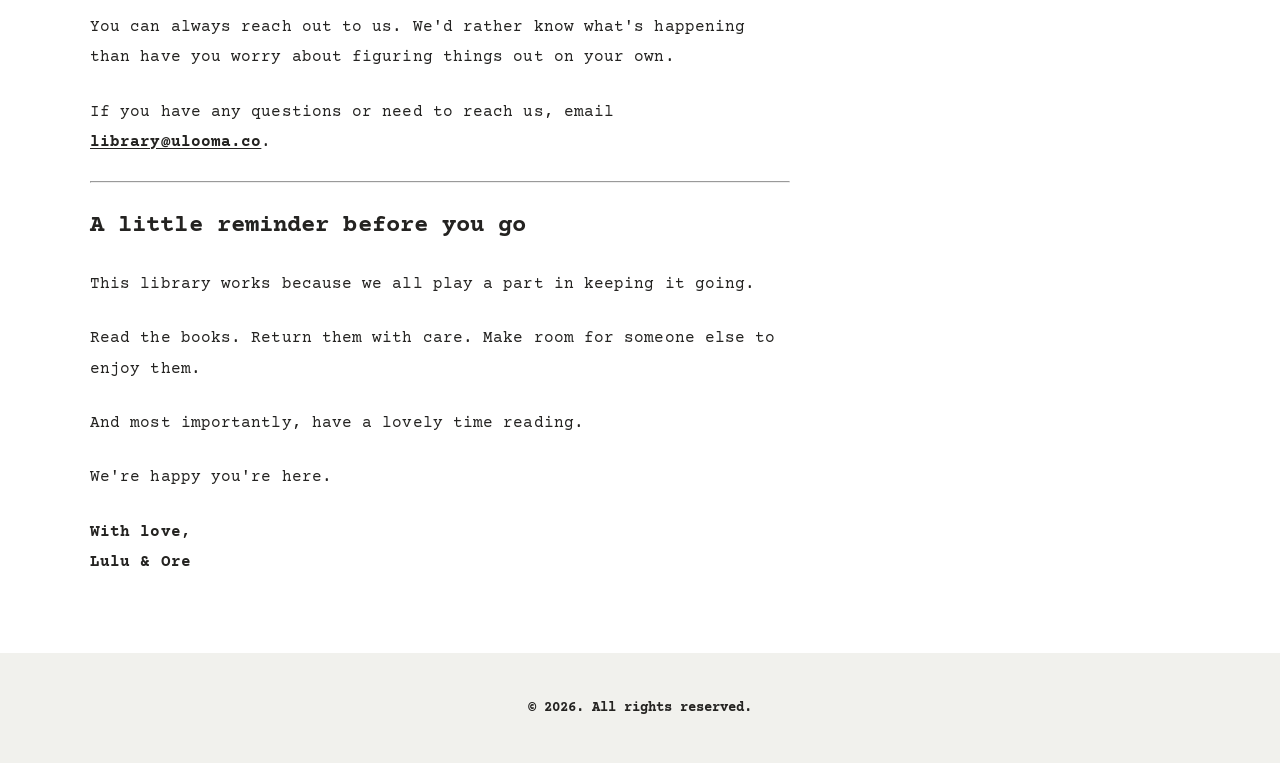
==== commit 6d00a1c0: "minor visual fixes" ====
--- a/library-guidelines.html
+++ b/library-guidelines.html
@@ -15,13 +15,13 @@
   <a class="skip-link" href="#guidelines">Skip to guidelines</a>
   <header id="top" class="site-header">
     <div class="header-top">
-      <a class="brand-mark" href="index.html" aria-label="Ulooma Library home">
+      <a class="brand-mark" href="/" aria-label="Ulooma Library home">
         <img src="ulooma-lib.svg" alt="">
       </a>
       <a class="get-card" href="https://forms.gle/XS47ZL7QhAaCa3aM6" target="_blank" rel="noreferrer">get a library card</a>
     </div>
     <nav class="main-nav" aria-label="Main navigation">
-      <a href="index.html">about Ulooma's Library</a>
+      <a href="/">about Ulooma's Library</a>
       <a href="https://thenorthstarlibrary.org" target="_blank" rel="noreferrer">browse library catalog</a>
     </nav>
   </header>
@@ -89,7 +89,7 @@
       <li>When requesting an available book, select your preferred pickup date and expected return date through the platform.</li>
       <li>Once your request is approved, we'll share the collection details.</li>
     </ul>
-    <p>Please borrow books you genuinely intend to read. No collecting books just to admire them on your shelf. 😭</p>
+    <p class="guidelines-callout">Please borrow books you genuinely intend to read. No collecting books just to admire them on your shelf. 😭</p>
 
     <h3 id="pickup">pickup and collection</h3>
     <p>Books can be collected from our designated pickup location in <strong>Yaba, Lagos</strong>.</p>
@@ -122,7 +122,7 @@
       <li>Making any alterations that affect the book's condition.</li>
     </ul>
     <p>We want each book to pass through different hands and still feel lovely to read.</p>
-    <p>If a book is accidentally damaged, please let us know. If a book is lost or damaged beyond repair, you'll be responsible for replacing it or covering the replacement cost.</p>
+    <p class="guidelines-callout">If a book is accidentally damaged, please let us know. If a book is lost or damaged beyond repair, you'll be responsible for replacing it or covering the replacement cost.</p>
     <p>We work with shared responsibility. 🧡</p>
 
     <h3 id="sharing">sharing the library</h3>
--- a/styles.css
+++ b/styles.css
@@ -94,6 +94,10 @@
 }
 .guidelines-copy { grid-column: 1; grid-row: 1; width: 100%; text-align: left; }
 .guidelines-copy [id] { scroll-margin-top: 24px; }
+.home-page .guidelines-content > blockquote {
+  width: min(652px, calc(100% - 48px));
+  margin-inline: auto;
+}
 .guidelines-toc {
   grid-column: 2;
   grid-row: 1;
@@ -123,7 +127,9 @@
 .guidelines-content blockquote {
   position: relative;
   margin-top: 16px;
+  margin-right: 24px;
   margin-bottom: 24px;
+  margin-left: 24px;
   padding: 0 0 0 24px;
   border-left: 2px solid #b8b8b8;
 }
@@ -141,6 +147,11 @@
 .guidelines-content blockquote p:last-child { margin-bottom: 0; }
 .guidelines-content em { font-style: italic; }
 .guidelines-content .signoff { margin-bottom: 0; }
+.guidelines-callout {
+  padding: 14px 18px;
+  border-left: 3px solid var(--orange);
+  background: #fff4e9;
+}
 .back-to-top {
   position: fixed;
   right: max(24px, calc((100vw - 1100px) / 2));
@@ -255,6 +266,10 @@
   }
   .mobile-toc nav a { font-weight: 400; }
   .guidelines-copy { width: 100%; }
+  .home-page .guidelines-content > blockquote {
+    width: min(292px, calc(100% - 80px));
+  }
+  .guidelines-callout { padding: 10px 12px; border-left-width: 2px; }
   .guidelines-content p { margin-bottom: 16px; }
   .guidelines-content blockquote {
     margin-top: 10px;
